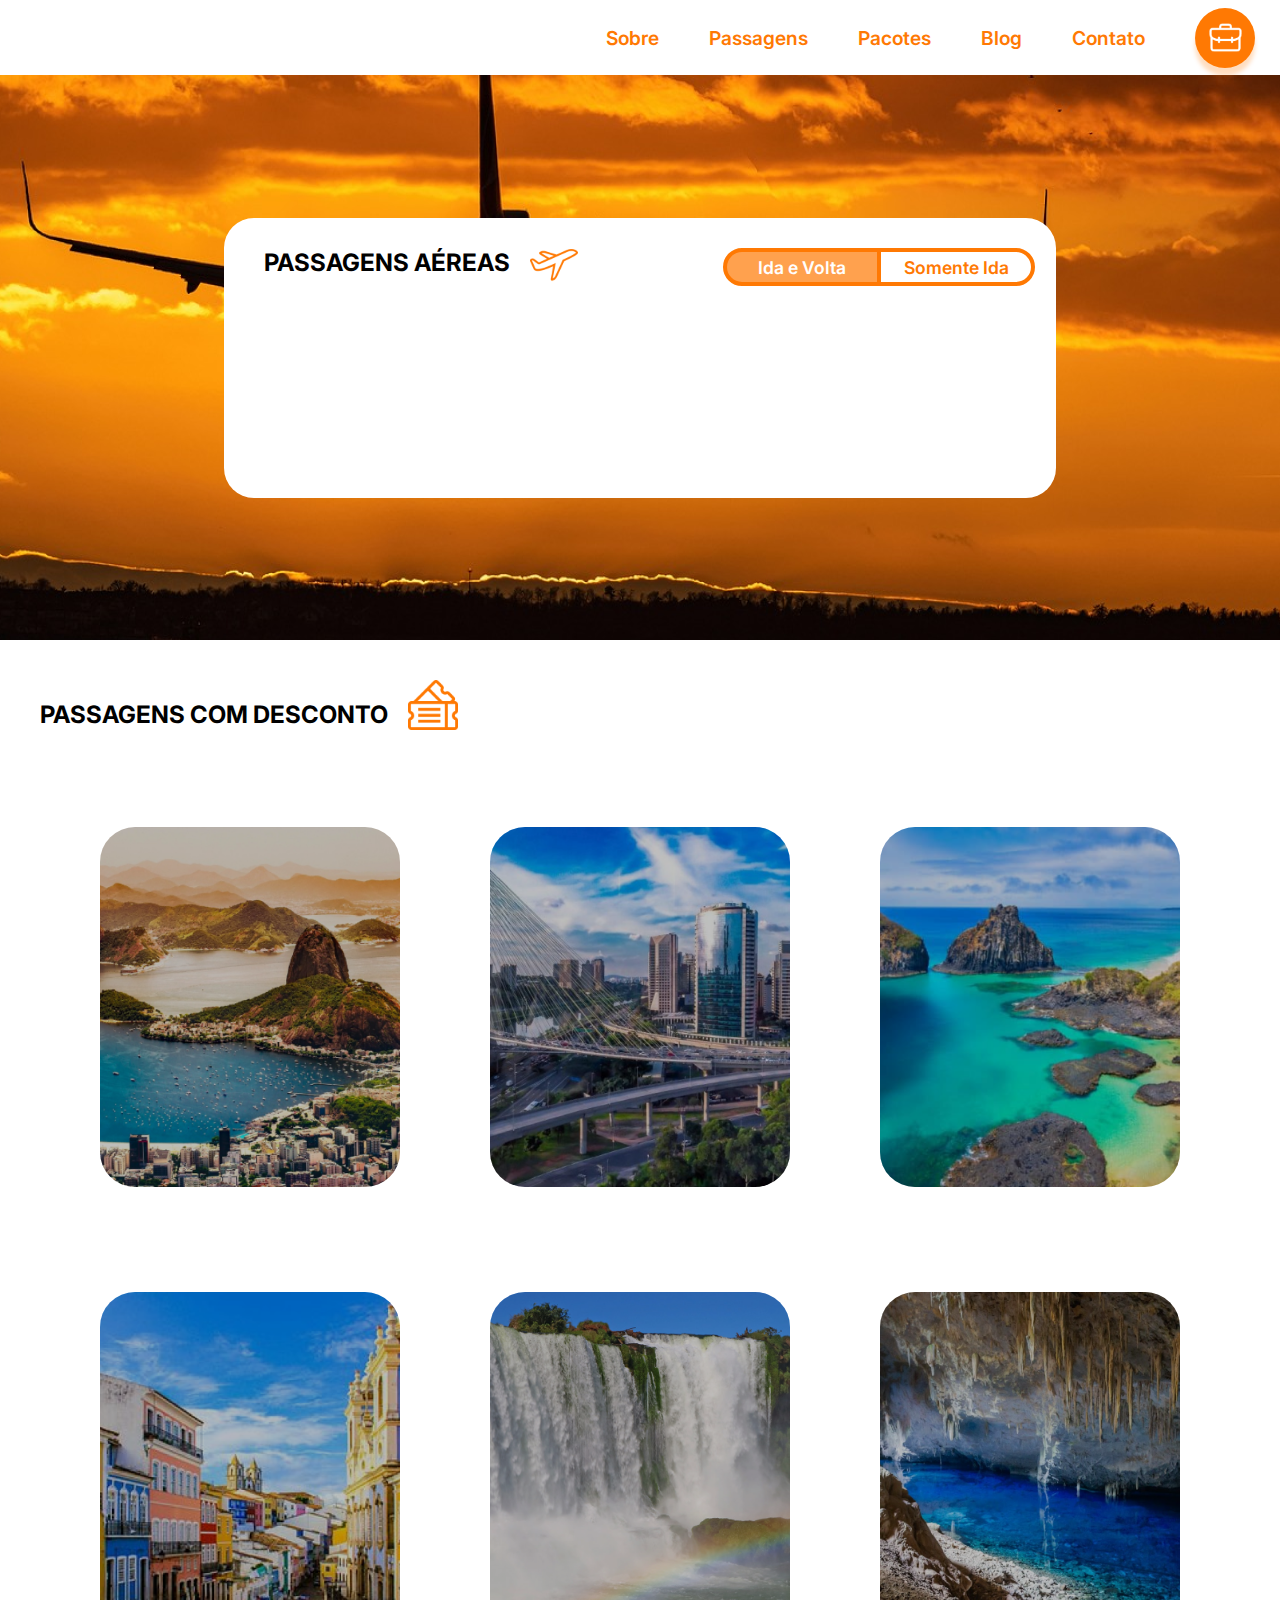
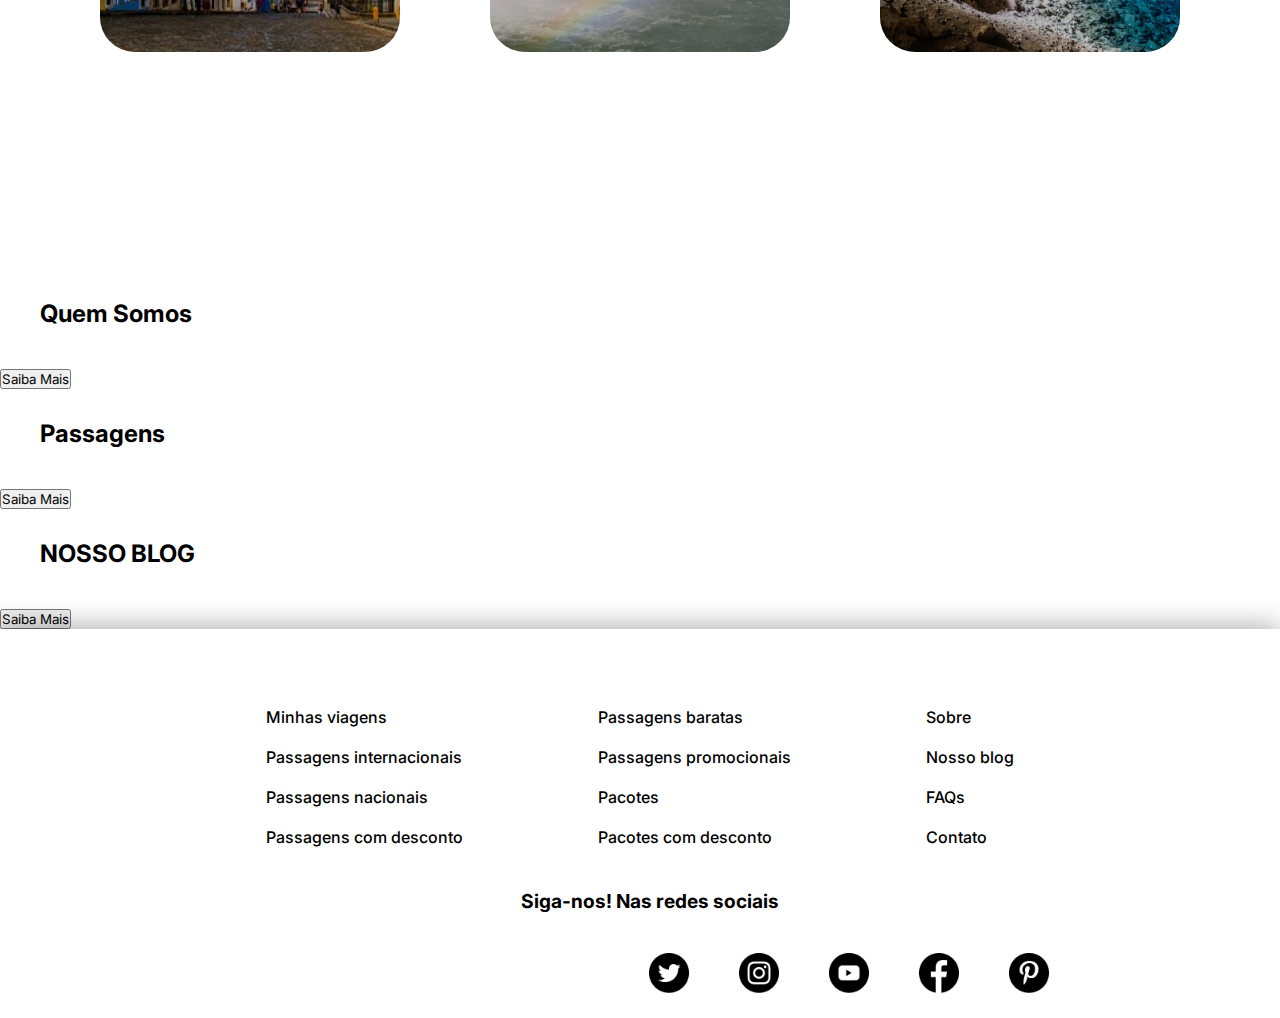
==== index.html @ 13e01aaa "dsada" ====
<!DOCTYPE html>
<html lang="en">
<head>
    <meta charset="UTF-8">
    <meta name="viewport" content="width=device-width, initial-scale=1.0">
    <link rel="stylesheet" href="assets/css/style.css">
    <script src="https://kit.fontawesome.com/3143d98b09.js" crossorigin="anonymous"></script>
    <link rel="shortcut icon" href="assets/img/logo.png" type="image/x-icon">
    <title>SenaiTur</title>
</head>
<body>

    <header>
        <div class="menu">
            <div class="logo"><img src="assets/img/logo.png" alt=""></div>
            <div class="pages">
                <a href="sobre.html">Sobre</a>
                <a href="passagens.html">Passagens</a>
                <a href="pacotes.html">Pacotes</a>
                <a href="blog.html">Blog</a>
                <a href="contato.html">Contato</a>
                <a href="reservas.html"><div class="circle"><img src="assets/img/icons/bag.png" alt=""></div></a>
            </div>
        </div>
    </header>

    <main>
        <div id="slide">
            <div class="passagens">
                <div class="top">
                    <input type="checkbox" id="volta" checked="true" name="volta">
                    <div class="title"><h2>PASSAGENS AÉREAS</h2><img src="assets/img/icons/airicon.svg" alt=""></div>
                    <label for="volta"><div class="chek"><div id="idavolta">Ida e Volta</div><div id="ida">Somente Ida</div></div></label>
                </div>
                <div class="bot"></div>
            </div>
        </div>

        <section class="descontos">
            <div style="display: flex; align-self: start; margin-right: auto; "><h2>PASSAGENS COM DESCONTO</h2><div style="margin-top: 10px;"><img width="50px" src="assets/img/icons/tickets.png" alt=""></div></div>
            <div class="cidades-desconto"></div>
        </section>

        <section class="sobre">
            <div>
                <h2>Quem Somos</h2>
                <p></p>
                <button>Saiba Mais</button>
            </div>
            <div>
                <h2>Passagens</h2>
                <p></p>
                <button>Saiba Mais</button>
            </div>
            <div>
                <h2>NOSSO BLOG</h2>
                <p></p>
                <button>Saiba Mais</button>
            </div>
        </section>

    </main>

    <footer>
        <div class="ft_bkgnd">
            <div class="ft_logo"><img width="150px" src="assets/img/logo.png" alt=""></div>
            <div class="text_tabs">
                <div class="tabs">
                    <a class="text_tab" href="">Minhas viagens</a>
                    <a class="text_tab" href="">Passagens internacionais</a>
                    <a class="text_tab" href="">Passagens nacionais</a>
                    <a class="text_tab" href="">Passagens com desconto</a>
                </div>
                <div class="tabs">
                    <a class="text_tab" href="">Passagens baratas</a>
                    <a class="text_tab" href="">Passagens promocionais</a>
                    <a class="text_tab" href="">Pacotes</a>
                    <a class="text_tab" href="">Pacotes com desconto</a>
                </div>
                <div class="tabs">
                    <a class="text_tab" href="">Sobre</a>
                    <a class="text_tab" href="">Nosso blog</a>
                    <a class="text_tab" href="">FAQs</a>
                    <a class="text_tab" href="">Contato</a>
                </div>
            </div>
            <h2 class="siga">Siga-nos! Nas redes sociais</h2>
            <div class="redes_sociais">
                <a href=""><img class="rede" src="assets/img/socialmedias/twiter.png" alt=""></a>
                <a href=""><img class="rede" src="assets/img/socialmedias/instagram.png" alt=""></a>
                <a href=""><img class="rede" src="assets/img/socialmedias/youtube.png" alt=""></a>
                <a href=""><img class="rede" src="assets/img/socialmedias/facebook.png" alt=""></a>
                <a href=""><img class="rede" src="assets/img/socialmedias/pinterest.png" alt=""></a>
            </div>
        </div>
    </footer>

</body>
<script>
    var slide = document.getElementById('slide')
    var volta = document.getElementById("volta")

    let i = 0
    setInterval(() => {
        slide.style.backgroundImage = `url(assets/img/slide/${i}.png)`
        i++
        i > 7 ? i=0 : i=i
    }, 5000);

    function checkVolta(){
        var ida = document.getElementById("ida")
        var idavolta = document.getElementById('idavolta')

        if(volta.checked){
            ida.classList.remove('divchecked')
            idavolta.classList.add('divchecked')
        }else{
            ida.classList.add('divchecked')
            idavolta.classList.remove('divchecked')
        }
    }
    checkVolta()

    volta.addEventListener('click', checkVolta)


    for(let quant=0; quant<=5; quant++){
        document.querySelector('.cidades-desconto').innerHTML += `         
                <div style="background-image: url(assets/img/desconto/cidade${quant}.png);" class="cidade">
                    <div class="details">
                        <div class="detail-box">
                            <h3>Rio de Janeiro</h3>
                            <h3>R$350,00</h3>
                            <button class="vermais">Ver Mais</button>
                        </div>
                    </div>
                </div>
           `
    }
</script>
</html>
---- assets/css/style.css ----
@import url('https://fonts.googleapis.com/css2?family=Inter:wght@400;600;700&display=swap');

*{
    margin: 0;
    padding: 0;
    font-family: 'Inter';

}
.menu{
    display: flex;
    width: 100%;
    height: 75px;
    background-color: #fff;
    box-shadow: 0 6px 4px rgba(0, 0, 0, 0.25);
    align-items: center;
}
.logo{
    width: 50%;
    margin-left: 40px;
}
.logo img{
    float: left;
    width: 80px;
}
a{
    color: #FF7903;
    font-weight: 600;
    font-size: 1.2rem;
    text-decoration: none;
    margin: 0 25px ;
    transition: all 0.2s;
}
.pages{
    float: right;
    height: 100%;
    align-items: center;
    display: flex;
}
.circle{
    display: flex;
    align-items: center;
    justify-content: center;
    width: 60px;
    height: 60px;
    border-radius: 50%;
    background-color: #FF7903;
    box-shadow: 0 8px 4px rgba(255, 121, 3, 0.25);
    transition: all 0.2s;
}
.circle img{
    width: 55%;
}
.circle:hover{
    transform: scale(1.07);
    box-shadow: 0 0px 25px rgba(255, 121, 3, 0.5);
}
 a:hover{
    transform: scale(1.1);
}
#slide{
    background-image: url(../img/slide/0.png);
    background-size: cover;
    background-repeat: no-repeat;
    background-position: center;
    display: flex;
    align-items: center;
    justify-content: center;
    width: 100%;
    height: 565px;
    transition: 1.5s;
}
.passagens{
    background-color: #fff;
    width: 65%;
    height: 280px;
    border-radius: 30px;
    display: flex;
    flex-direction: column;
}
h2{
    margin: 30px 20px 40px 40px;
    font-size: 1.5rem;
    font-weight: 700;
}
.top img{
    margin-bottom: 10px;
}
.top, .bot, .title{
    display: flex;
}
.top{
    align-items: center;
    
}
.title{
    float: left;
    width: 60%;
}
.chek{
    width: 120%;
    justify-content: right;   
    display: flex;
    flex-direction: row;
    font-size: 1.1rem;
    font-weight: 600;
    float: right;
}
.chek:hover{
    cursor: pointer;
}
.chek div{
    display: flex;
    align-items: center;
    justify-content: center;
    width: 150px;
    height: 30px;
    border: solid 4px  #FF7903;
    color: #FF7903;
    transition: background-color 0.6s;

}
.chek div:hover{
    box-shadow: 0 0px 25px rgba(255, 121, 3, 0.3);
}
#ida{
    margin-left: -4px;
    border-radius: 0px 25px 25px 0px;
}
#idavolta{
    border-radius: 25px 0px 0px 25px;
}
#volta{
    display: none;
}
.divchecked{
    background-color: rgba(255, 121, 3, 0.7);
    color: #fff !important;
}
.descontos{
    margin: 30px 0px;
    padding-bottom: 5rem;
}
.descontos h2{
    font-size: 1.5em;
}
.cidades-desconto{
    padding: 20px 100px 100px 100px;
    display: grid;
    grid-template-columns: auto auto auto;
    gap: 30px;
    align-items: center;
    justify-content: space-between;
    height: 100vh;
}
div.cidade{
    display: flex;
    align-items: center;
    justify-content: center;
    text-align: center;
    width: 300px;
    height: 360px;
    border-radius: 35px;
    background-size: cover;
    background-position: center;
    color: #fff;
    text-transform: uppercase;
    font-size: 1rem;
    transition: all 0.5s;
}
.cidade:hover{
    cursor: pointer;
    transform: scale(1.05);
}
 
.details{
    display: flex;
    flex-direction: column;
    align-items: center;
    justify-content: center;
    width: 100%;
    height: 100%;
    background-color: rgba(0, 0, 0, 0.25);
    border-radius: 35px;
    transition: 0.5s;
}
.details div{
    display: flex;
    align-items: center;
    justify-content: center;
    gap: 15px;
    flex-direction: column;
    opacity: 0;
    transition: all 0.5s;
}
.details:hover{
    background-color: rgba(0, 0, 0, 0.5);
}
.details:hover .detail-box{
    opacity: 1;
}
button.vermais{
    background-color: #fff;
    width: 75%;
    border-radius: 25px;
    padding: 14px;
    font-size: 1rem;
    color: black;
    font-family: 'Inter' sans-serif;
    font-weight: 700;
    text-transform: uppercase;
    outline: none;
    border: none;
    transition: all 0.3s;
}
.vermais:hover{
    cursor: pointer;
    transform: scale(1.1);
}


.table_area{
    display: flex;
    justify-content: center;
    align-items: center;
}
.backgnd_table
{
    border: 2px solid #FF7903;;
    width: calc(80%);
    background-color: #ffffff;
    border-radius: 20px;

}
table{
    overflow: hidden;
    width: 100%;
    border-collapse: separate;
    -webkit-border-radius: 17px;
       -moz-border-radius: 17px;
            border-radius: 17px;
}
.titles_table{
    background-color: #FF7903;
}
th{
    padding: 5px;
}
.title_table{
    color: white;
}
td{
    text-align: center;
    border: 1px solid white;
    padding: 8px;
}
tr:hover td
{
    background-color: rgb(228, 228, 228);
}
table tr:nth-child(even){background-color: #f3f3f3 !important;}
.btn_preco{
    display: flex;
    align-items: center;
    justify-content: center;
    width: 190px;
    height: 38px;
    padding: 10px;
    border: none;
    border-radius: 7px;
    color: white;
    font-size: 1.25em;
    background-color: #1B8F43;
    transition: all 0.5s;
}
.btn_preco:hover{
    cursor: pointer;
    background-color: #81C859;
}
tr:nth-child(2){
    font-size: 1.5em;
    color: #FF7903;
}






footer{
    display: flex;
    flex-direction: column;
    height: min-content;
}
.ft_bkgnd{
    width: 100%;
    display: flex;
    flex-direction: column;
    justify-content: center;
    align-items: center;
    background-color: white;
    box-shadow: 0 -4px 25px rgba(0, 0, 0, 0.3);
}
.tabs{
    display: flex;
    flex-direction: column;
}
.ft_logo{
    margin-top: 1rem;
    margin-bottom: 2rem;
}
.ft_logo img{
    width: 7rem;
}
.text_tabs{
    width: 60%;
    display: flex;
    justify-content: space-between;
}
.text_tab{
    font-size: 1rem;
    font-weight: 500;
    margin: 10px;
    text-decoration: none;
    color: black;
}
.text_tab:hover{
    text-decoration: underline;
}
.siga{
    font-size: 1.2rem;
    margin-top: 2rem;
}
.redes_sociais{
    margin: 0px 20px 20px 20px;
    width: 2rem;
    display: flex;
    justify-content: space-around;
    align-items: center;
}
.rede{
    width: 2.5rem;
    height: 2.5rem;
}
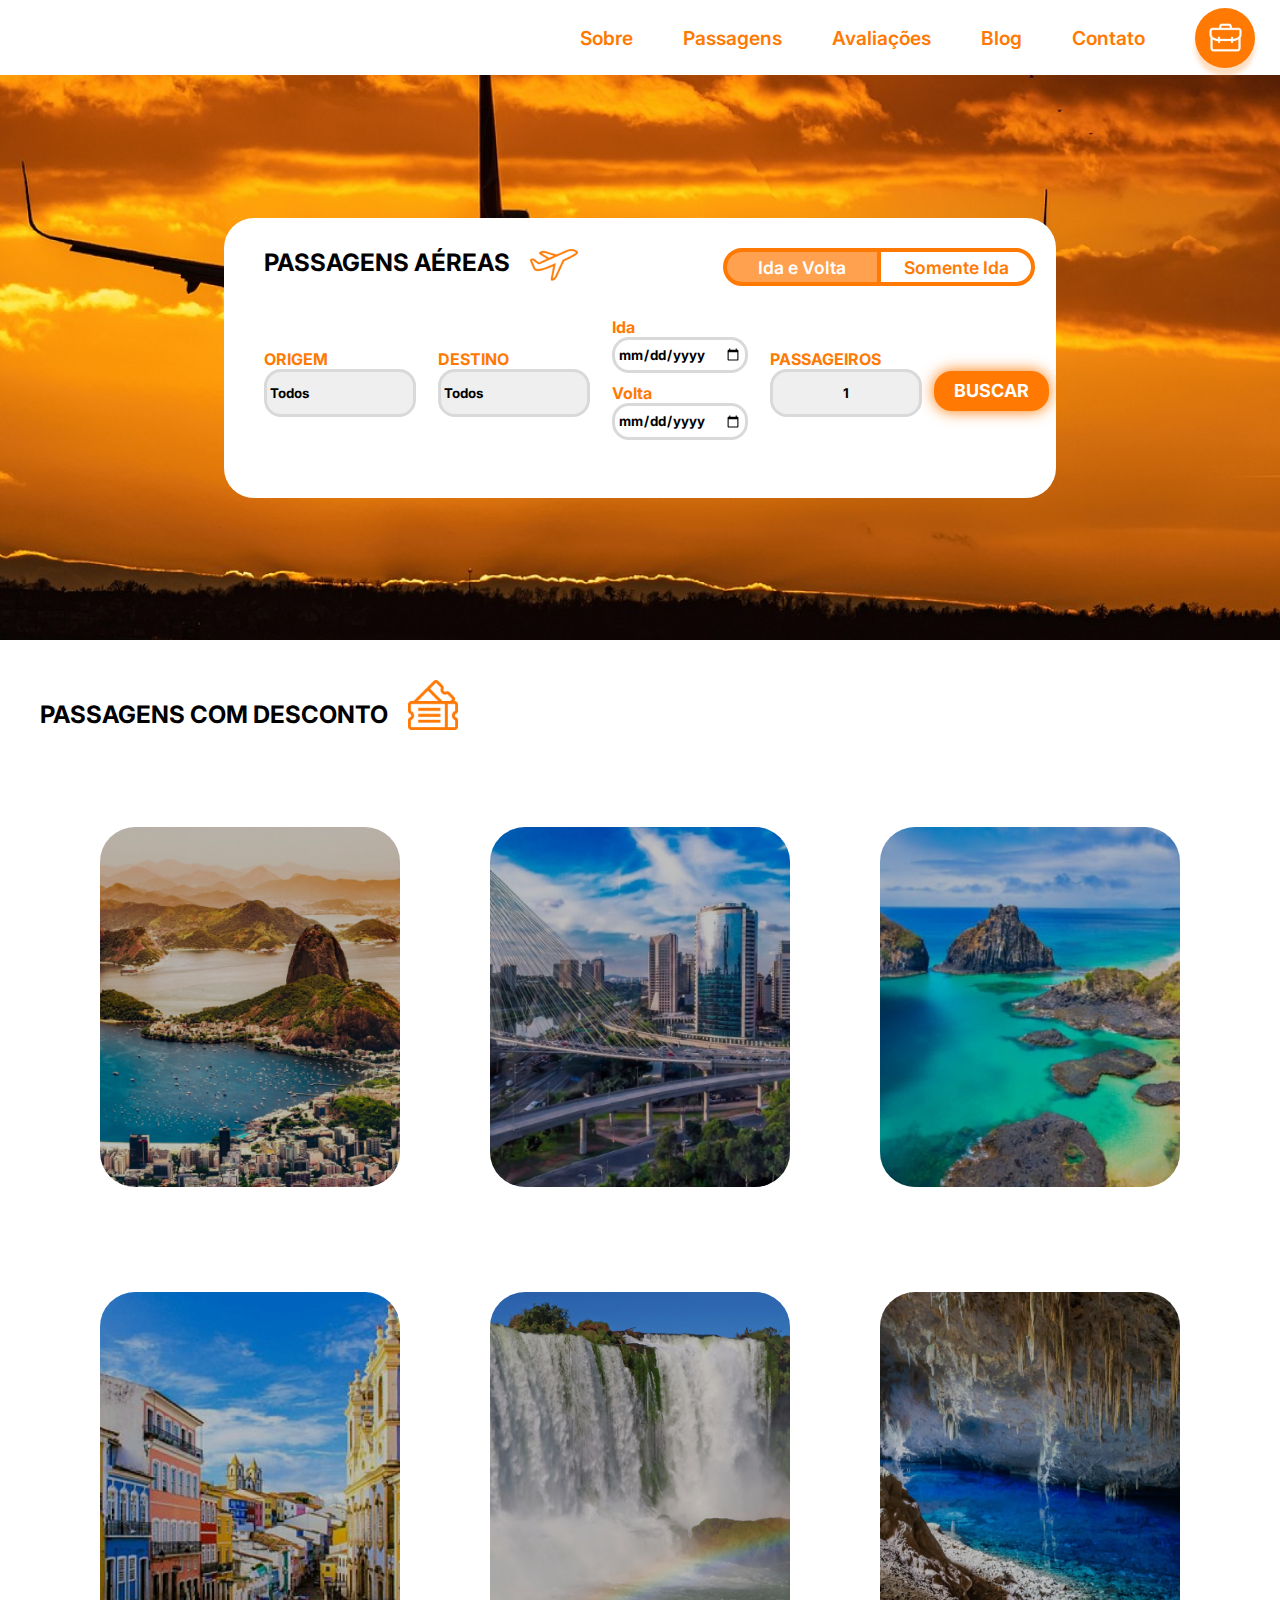
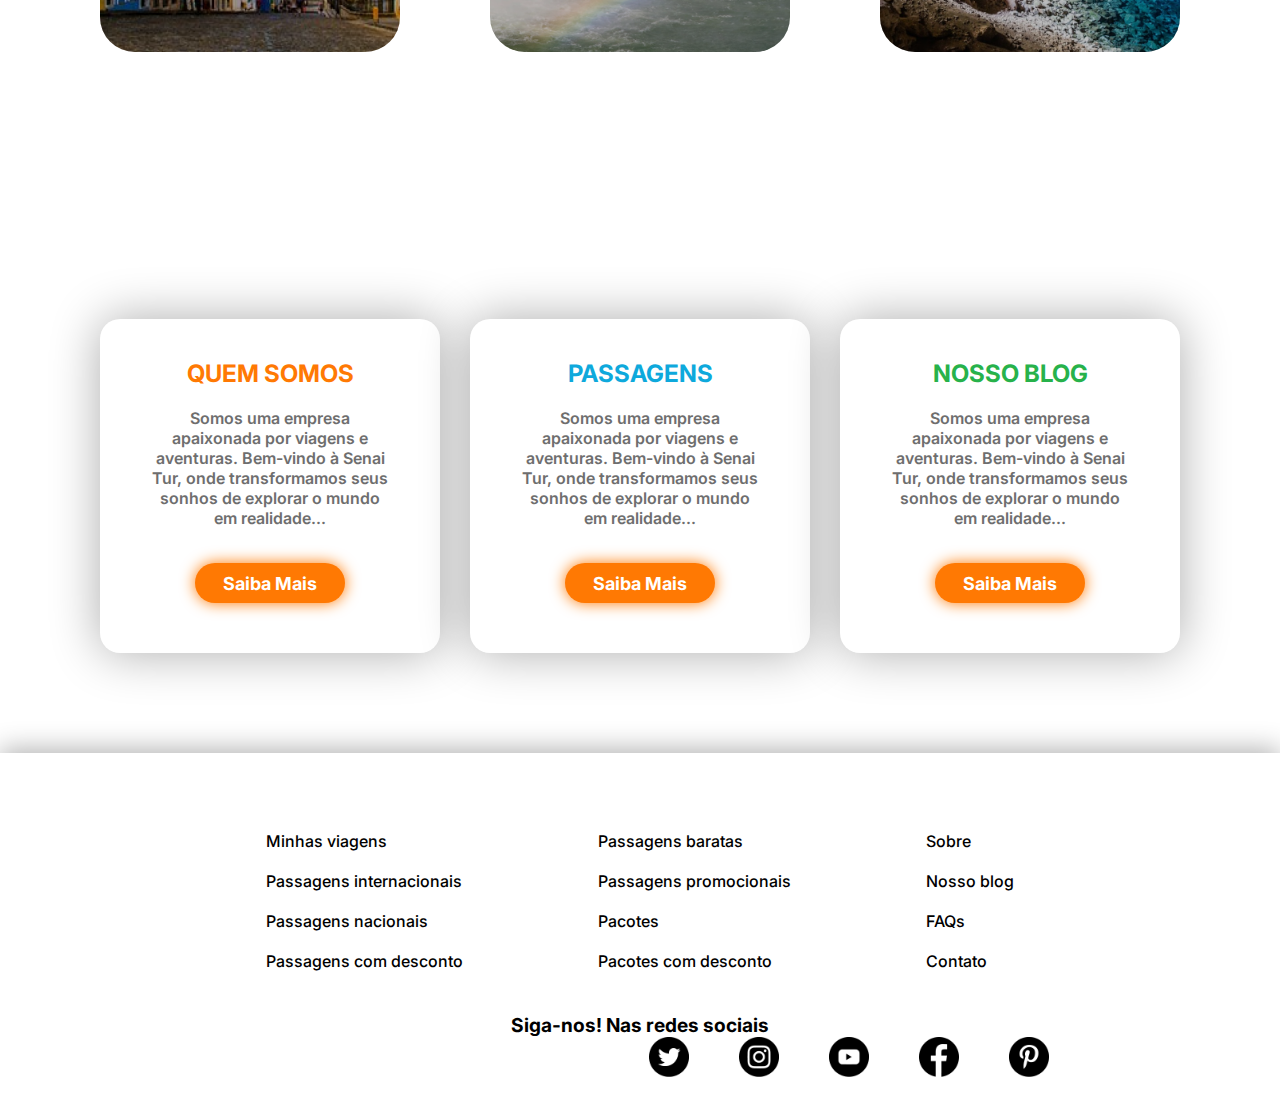
==== commit a3ab0ff8: "asdasd" ====
--- a/index.html
+++ b/index.html
@@ -6,6 +6,7 @@
     <link rel="stylesheet" href="assets/css/style.css">
     <script src="https://kit.fontawesome.com/3143d98b09.js" crossorigin="anonymous"></script>
     <link rel="shortcut icon" href="assets/img/logo.png" type="image/x-icon">
+    <script src="assets/js/passagens.js"></script>
     <title>SenaiTur</title>
 </head>
 <body>
@@ -16,7 +17,7 @@
             <div class="pages">
                 <a href="sobre.html">Sobre</a>
                 <a href="passagens.html">Passagens</a>
-                <a href="pacotes.html">Pacotes</a>
+                <a href="avaliacao.html">Avaliações</a>
                 <a href="blog.html">Blog</a>
                 <a href="contato.html">Contato</a>
                 <a href="reservas.html"><div class="circle"><img src="assets/img/icons/bag.png" alt=""></div></a>
@@ -29,33 +30,73 @@
             <div class="passagens">
                 <div class="top">
                     <input type="checkbox" id="volta" checked="true" name="volta">
-                    <div class="title"><h2>PASSAGENS AÉREAS</h2><img src="assets/img/icons/airicon.svg" alt=""></div>
+                    <div class="title"><h2 class="tl">PASSAGENS AÉREAS</h2><img src="assets/img/icons/airicon.svg" alt=""></div>
                     <label for="volta"><div class="chek"><div id="idavolta">Ida e Volta</div><div id="ida">Somente Ida</div></div></label>
                 </div>
-                <div class="bot"></div>
+                <div class="bot">
+                    <div class="input">
+                        <label for="origem">ORIGEM</label>
+                        <select name="" id="origem">
+                            <option value="all">Todos</option>
+                        </select>
+                    </div>
+                    <div class="input">
+                        <label for="destino">DESTINO</label>
+                        <select name="" id="destino">
+                            <option value="all">Todos</option>
+                        </select>
+                    </div>
+                    <div class="datas">
+                        <div class="input">
+                            <label for="data-ida">Ida</label>                        
+                            <input type="date" name="" id="data-ida">
+                        </div>
+                        <div class="input">
+                            <label for="data-volta">Volta</label>
+                            <input type="date" name="" id="data-volta">                       
+                        </div>
+                    </div>
+                    <div class="input">
+                        <label for="passageiros">Passageiros</label>
+                        <select style="text-align: center;" name="" id="">
+                            <option value="1">1</option>
+                            <option value="2">2</option>
+                            <option value="3">3</option>
+                            <option value="4">4</option>
+                            <option value="5">5</option>
+                            <option value="6">6</option>
+                            <option value="7">7</option>
+                            <option value="8">8</option>
+                            <option value="9">9</option>
+                        </select>                        
+                    </div>
+                    <button class="orange" id="buscar">BUSCAR</button>
+                </div>
             </div>
         </div>
 
         <section class="descontos">
-            <div style="display: flex; align-self: start; margin-right: auto; "><h2>PASSAGENS COM DESCONTO</h2><div style="margin-top: 10px;"><img width="50px" src="assets/img/icons/tickets.png" alt=""></div></div>
+            <div style="display: flex; align-self: start; margin-right: auto; "><h2 class="tl">PASSAGENS COM DESCONTO</h2><div style="margin-top: 10px;"><img width="50px" src="assets/img/icons/tickets.png" alt=""></div></div>
             <div class="cidades-desconto"></div>
         </section>
 
         <section class="sobre">
-            <div>
-                <h2>Quem Somos</h2>
-                <p></p>
-                <button>Saiba Mais</button>
-            </div>
-            <div>
-                <h2>Passagens</h2>
-                <p></p>
-                <button>Saiba Mais</button>
-            </div>
-            <div>
-                <h2>NOSSO BLOG</h2>
-                <p></p>
-                <button>Saiba Mais</button>
+                <div class="box">
+                <div>
+                    <h2>Quem Somos</h2>
+                    <p>Somos uma empresa apaixonada por viagens e aventuras. Bem-vindo à Senai Tur, onde transformamos seus sonhos de explorar o mundo em realidade...</p>
+                    <button class="orange">Saiba Mais</button>
+                </div>
+                <div>
+                    <h2>Passagens</h2>
+                    <p>Somos uma empresa apaixonada por viagens e aventuras. Bem-vindo à Senai Tur, onde transformamos seus sonhos de explorar o mundo em realidade...</p>
+                    <button class="orange">Saiba Mais</button>
+                </div>
+                <div>
+                    <h2>NOSSO BLOG</h2>
+                    <p>Somos uma empresa apaixonada por viagens e aventuras. Bem-vindo à Senai Tur, onde transformamos seus sonhos de explorar o mundo em realidade...</p>
+                    <button class="orange">Saiba Mais</button>
+                </div>
             </div>
         </section>
 
@@ -99,6 +140,42 @@
 <script>
     var slide = document.getElementById('slide')
     var volta = document.getElementById("volta")
+    var buscar = document.getElementById('buscar')
+
+    var passagens = JSON.parse(jsonpassagens)
+    var origem = document.getElementById('origem')
+    var destino = document.getElementById('destino')
+    var table = document.getElementById('passTable')
+
+    for(let cidade in passagens.cidades){
+        let opt = document.createElement('option')
+        opt.value = passagens.cidades[cidade].nome
+        opt.textContent = passagens.cidades[cidade].nome
+        origem.append(opt)
+    }
+    origem.addEventListener('change', ()=>{
+        destino.innerHTML = '<option selected value="all">Todos</option>'
+        var destinos = []
+        
+        if(origem.value != 'all'){
+            for(let cidade in passagens.cidades){   
+                if(passagens.cidades[cidade].nome == origem.value){
+                    for(let i=0; i<passagens.cidades[cidade].viagens.length; i++){
+                        destinos.push(passagens.cidades[cidade].viagens[i].destino)
+                    }
+                }
+            }
+        }
+        var destinos = destinos.filter((este, i) => destinos.indexOf(este) === i);
+        destinos = destinos.sort()
+        for(ci of destinos){
+            let opt = document.createElement('option')
+            opt.value = ci
+            opt.textContent = ci
+            destino.append(opt)
+        }
+    })
+
 
     let i = 0
     setInterval(() => {
@@ -112,9 +189,11 @@
         var idavolta = document.getElementById('idavolta')
 
         if(volta.checked){
+            document.querySelector('.datas div:nth-child(2)').style.opacity = '1'
             ida.classList.remove('divchecked')
             idavolta.classList.add('divchecked')
         }else{
+            document.querySelector('.datas div:nth-child(2)').style.opacity = '0'
             ida.classList.add('divchecked')
             idavolta.classList.remove('divchecked')
         }
--- a/assets/css/style.css
+++ b/assets/css/style.css
@@ -78,9 +78,11 @@
     flex-direction: column;
 }
 h2{
-    margin: 30px 20px 40px 40px;
     font-size: 1.5rem;
     font-weight: 700;
+}
+h2.tl{
+    margin: 30px 20px 40px 40px;
 }
 .top img{
     margin-bottom: 10px;
@@ -136,6 +138,63 @@
     background-color: rgba(255, 121, 3, 0.7);
     color: #fff !important;
 }
+.bot{
+    margin-left: 40px;
+    display: flex;
+    gap: 22px;
+    font-weight: 700;
+    color: #FF7903;
+    align-items: center;
+}
+.input{
+    display: flex;
+    flex-direction: column;
+}
+.bot .input label{
+    text-transform: uppercase;
+}
+.datas label{
+    text-transform: capitalize !important;
+}
+select{
+    width: 9.5rem;
+}
+select, input{
+    height: 3rem;
+    padding: .25em;
+    border: 3px solid #d9d9d9;
+    font-weight: bold;
+    border-radius: 17px;
+    -webkit-appearance: none;
+    -moz-appearance: none;
+    appearance: none;
+    background-position: 218px center;
+    &:focus, &:active {
+      outline: 0;
+      border-color: #f8943c;
+    }
+}
+.datas input{
+    margin-bottom: 10px;
+    height: 1.5rem !important;
+}
+  option {
+    font-weight: 700;
+    font-size: 1.1em;
+    border: 1px solid #ddd;
+    user-select: none;
+    -webkit-user-select: none;
+}
+option:hover{
+    background-color: #d9d9d9;
+}
+#buscar{
+    padding: 5px 20px;
+    right: 10px;
+    position: relative;
+    border-radius: 18px;
+}
+
 .descontos{
     margin: 30px 0px;
     padding-bottom: 5rem;
@@ -281,10 +340,80 @@
     color: #FF7903;
 }
 
-
-
-
-
+.orange {
+    margin-top: 15px;
+    height: 40px;
+    color: white;
+    font-weight: bold;
+    font-size: 18px;
+    border: none;
+    border-radius: 25px;
+    background-color: #FF7903;
+    box-shadow: 0px 0px 15px #FF7903;
+    transition: all 0.7s;
+}
+.orange:hover {
+    scale: 1.05;
+    cursor: pointer;
+    background-color: #ff861d;
+}
+
+
+.sobre{
+    display: flex;
+    flex-wrap: wrap;
+    align-items: center;
+    justify-content: center;
+    padding: 20px 100px 100px 100px;
+    
+}
+.box{
+    width: 100%;
+    display: flex;
+    align-items: center;
+    justify-content: center;
+    gap: 30px;
+}
+.box div{
+    padding: 20px 20px 50px 20px;
+    display: flex;
+    justify-content: center;
+    text-align: center;
+    align-items: center;
+    flex-direction: column;
+    width: 33%;
+    background-color: #fff;
+    box-shadow: 0px 0px 50px rgba(0, 0, 0, 0.33);
+    border-radius: 20px;
+    transition: all .4s;
+}
+.box div:hover{
+    transform: scale(1.05);
+    cursor: pointer;
+}
+.box div .orange{
+    width: 50%;
+}
+.sobre div h2{
+    margin: 20px;
+    text-transform: uppercase;
+}
+.sobre div:nth-child(1) h2{
+    color: #FF7903;
+}
+.sobre div:nth-child(2) h2{
+    color: #0EA9DC;
+}
+.sobre div:nth-child(3) h2{
+    color: #27B24B;
+
+}
+.sobre div p{
+    width: 15rem;
+    margin-bottom: 20px;
+    font-weight: 600;
+    color: #6E6E6E;
+}
 
 footer{
     display: flex;
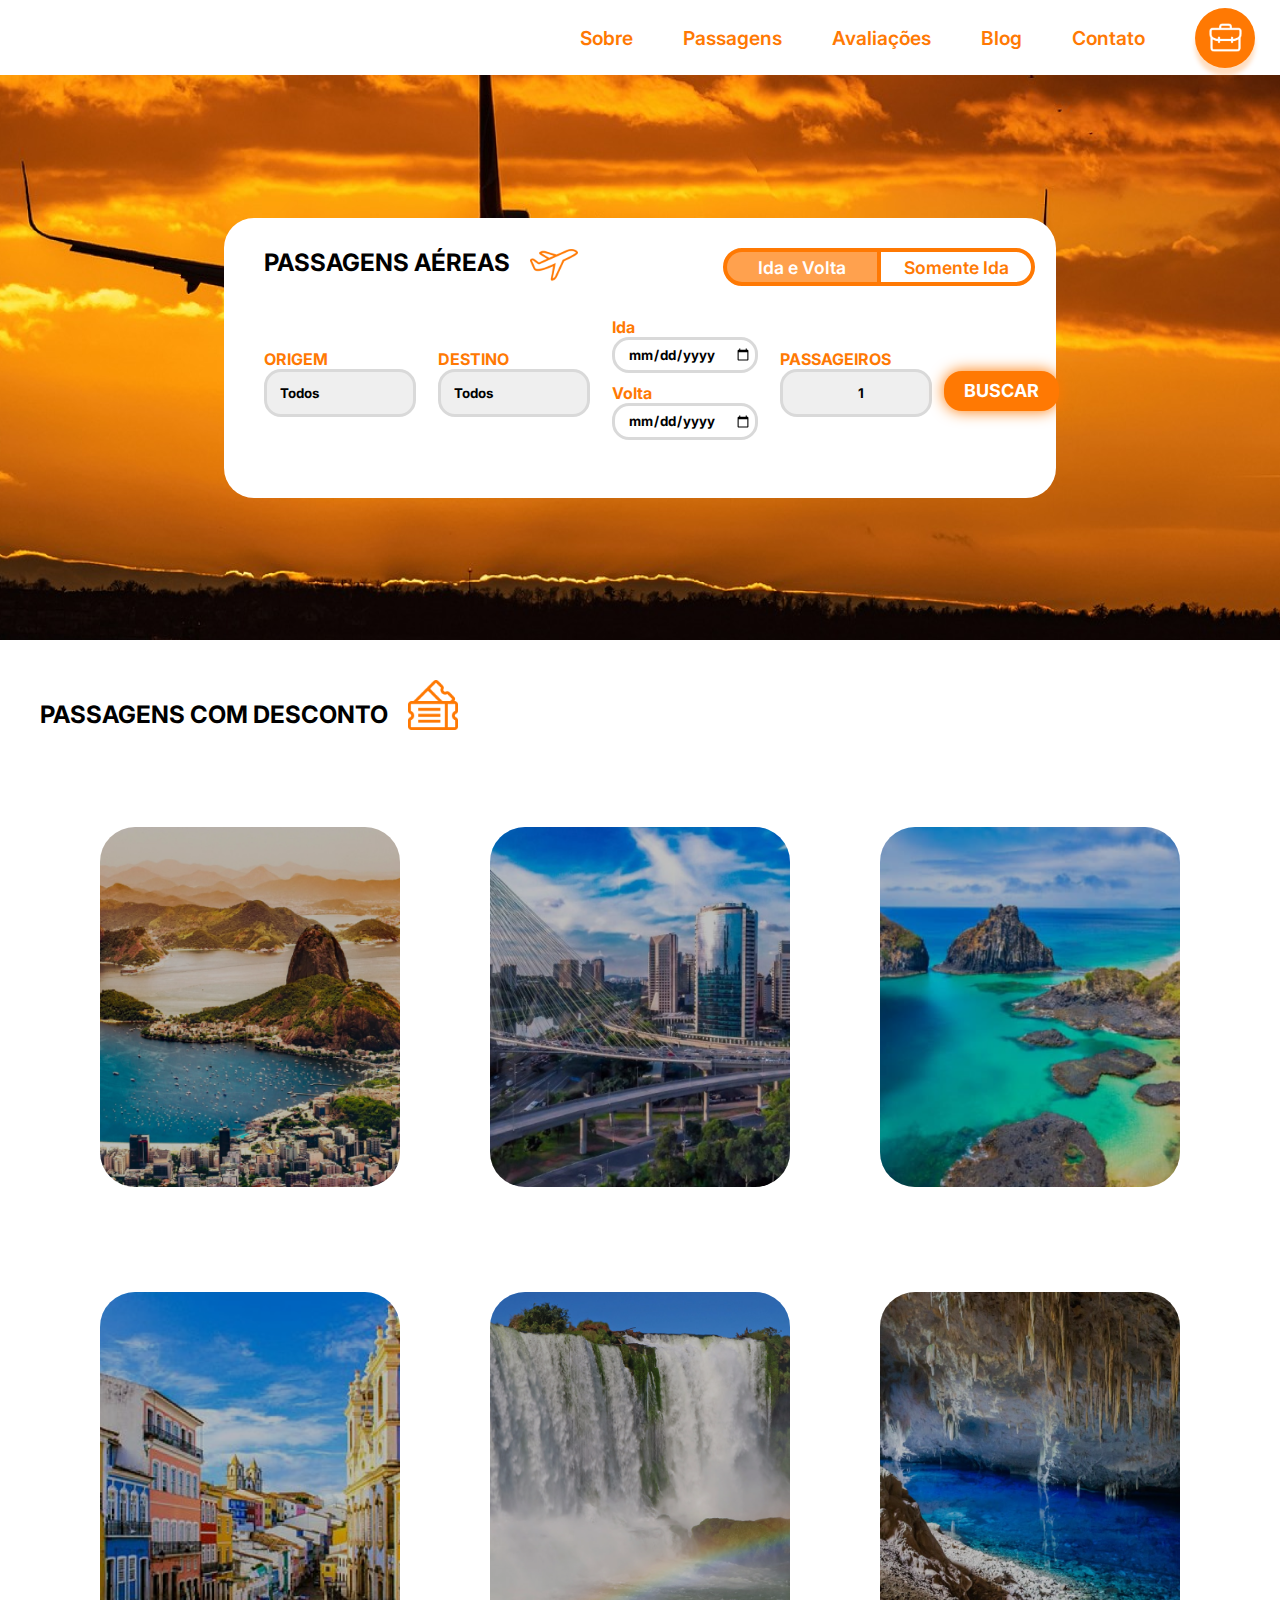
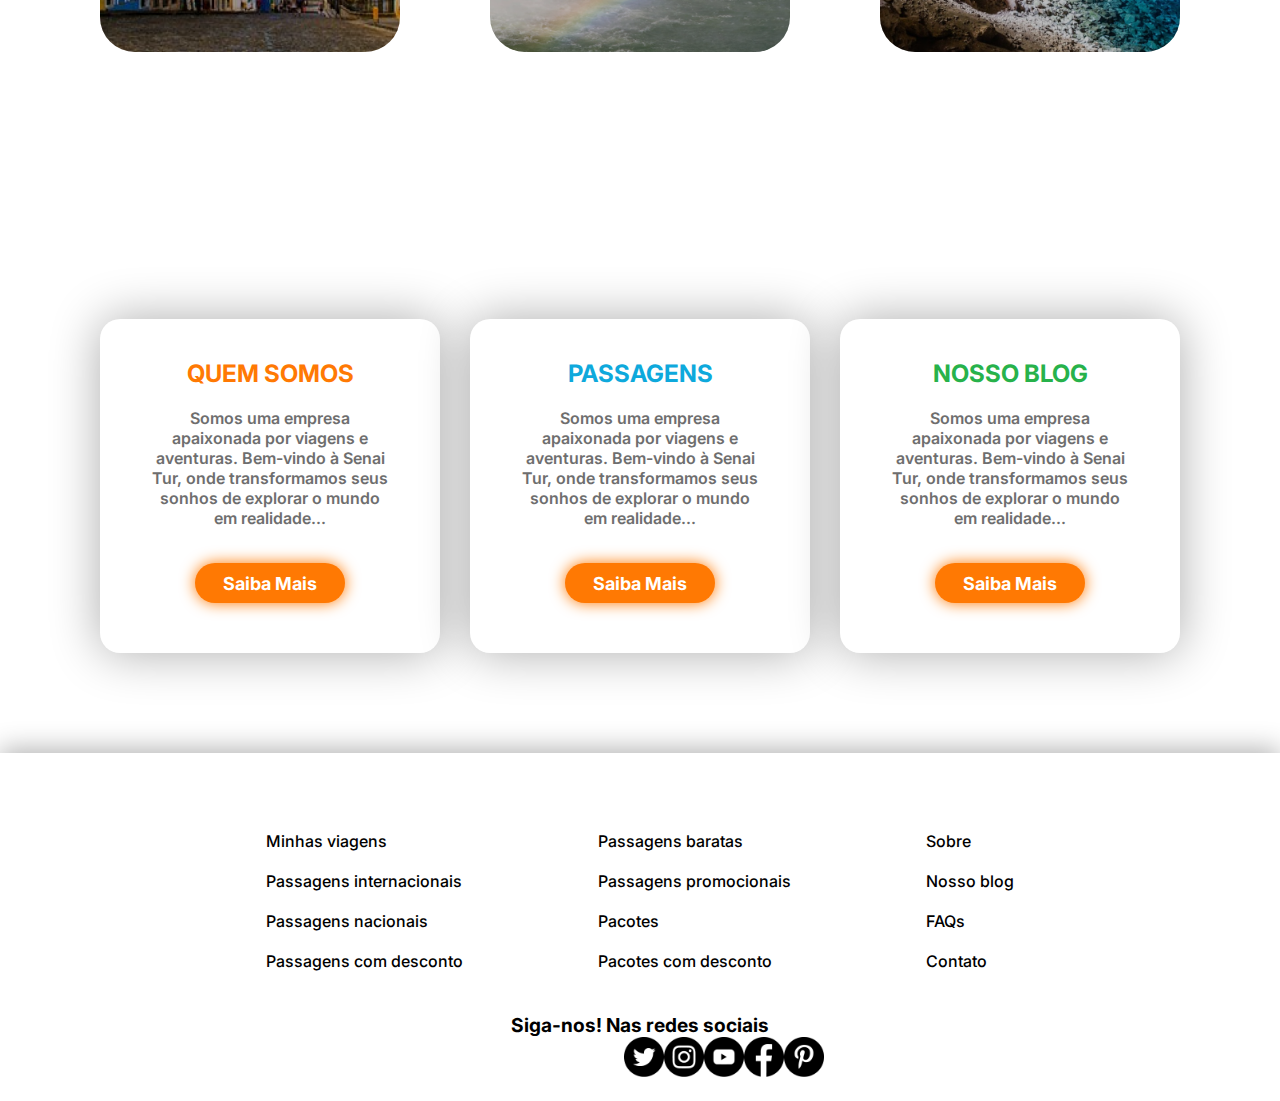
==== commit a6a2418f: "safsadf" ====
--- a/index.html
+++ b/index.html
@@ -10,7 +10,6 @@
     <title>SenaiTur</title>
 </head>
 <body>
-
     <header>
         <div class="menu">
             <div class="logo"><img src="assets/img/logo.png" alt=""></div>
@@ -85,17 +84,17 @@
                 <div>
                     <h2>Quem Somos</h2>
                     <p>Somos uma empresa apaixonada por viagens e aventuras. Bem-vindo à Senai Tur, onde transformamos seus sonhos de explorar o mundo em realidade...</p>
-                    <button class="orange">Saiba Mais</button>
+                    <button class="orange"><a href="sobre.html">Saiba Mais</a></button>
                 </div>
                 <div>
                     <h2>Passagens</h2>
                     <p>Somos uma empresa apaixonada por viagens e aventuras. Bem-vindo à Senai Tur, onde transformamos seus sonhos de explorar o mundo em realidade...</p>
-                    <button class="orange">Saiba Mais</button>
+                    <button class="orange"><a href="passagens.html">Saiba Mais</a></button>
                 </div>
                 <div>
                     <h2>NOSSO BLOG</h2>
                     <p>Somos uma empresa apaixonada por viagens e aventuras. Bem-vindo à Senai Tur, onde transformamos seus sonhos de explorar o mundo em realidade...</p>
-                    <button class="orange">Saiba Mais</button>
+                    <button class="orange"><a href="blog.html">Saiba Mais</a></button>
                 </div>
             </div>
         </section>
--- a/assets/css/style.css
+++ b/assets/css/style.css
@@ -22,7 +22,7 @@
     float: left;
     width: 80px;
 }
-a{
+.menu a{
     color: #FF7903;
     font-weight: 600;
     font-size: 1.2rem;
@@ -162,6 +162,7 @@
 select, input{
     height: 3rem;
     padding: .25em;
+    padding-left: 1em;
     border: 3px solid #d9d9d9;
     font-weight: bold;
     border-radius: 17px;
@@ -339,7 +340,10 @@
     font-size: 1.5em;
     color: #FF7903;
 }
-
+.box a{
+    color: #fff;
+    text-decoration: none;
+}
 .orange {
     margin-top: 15px;
     height: 40px;
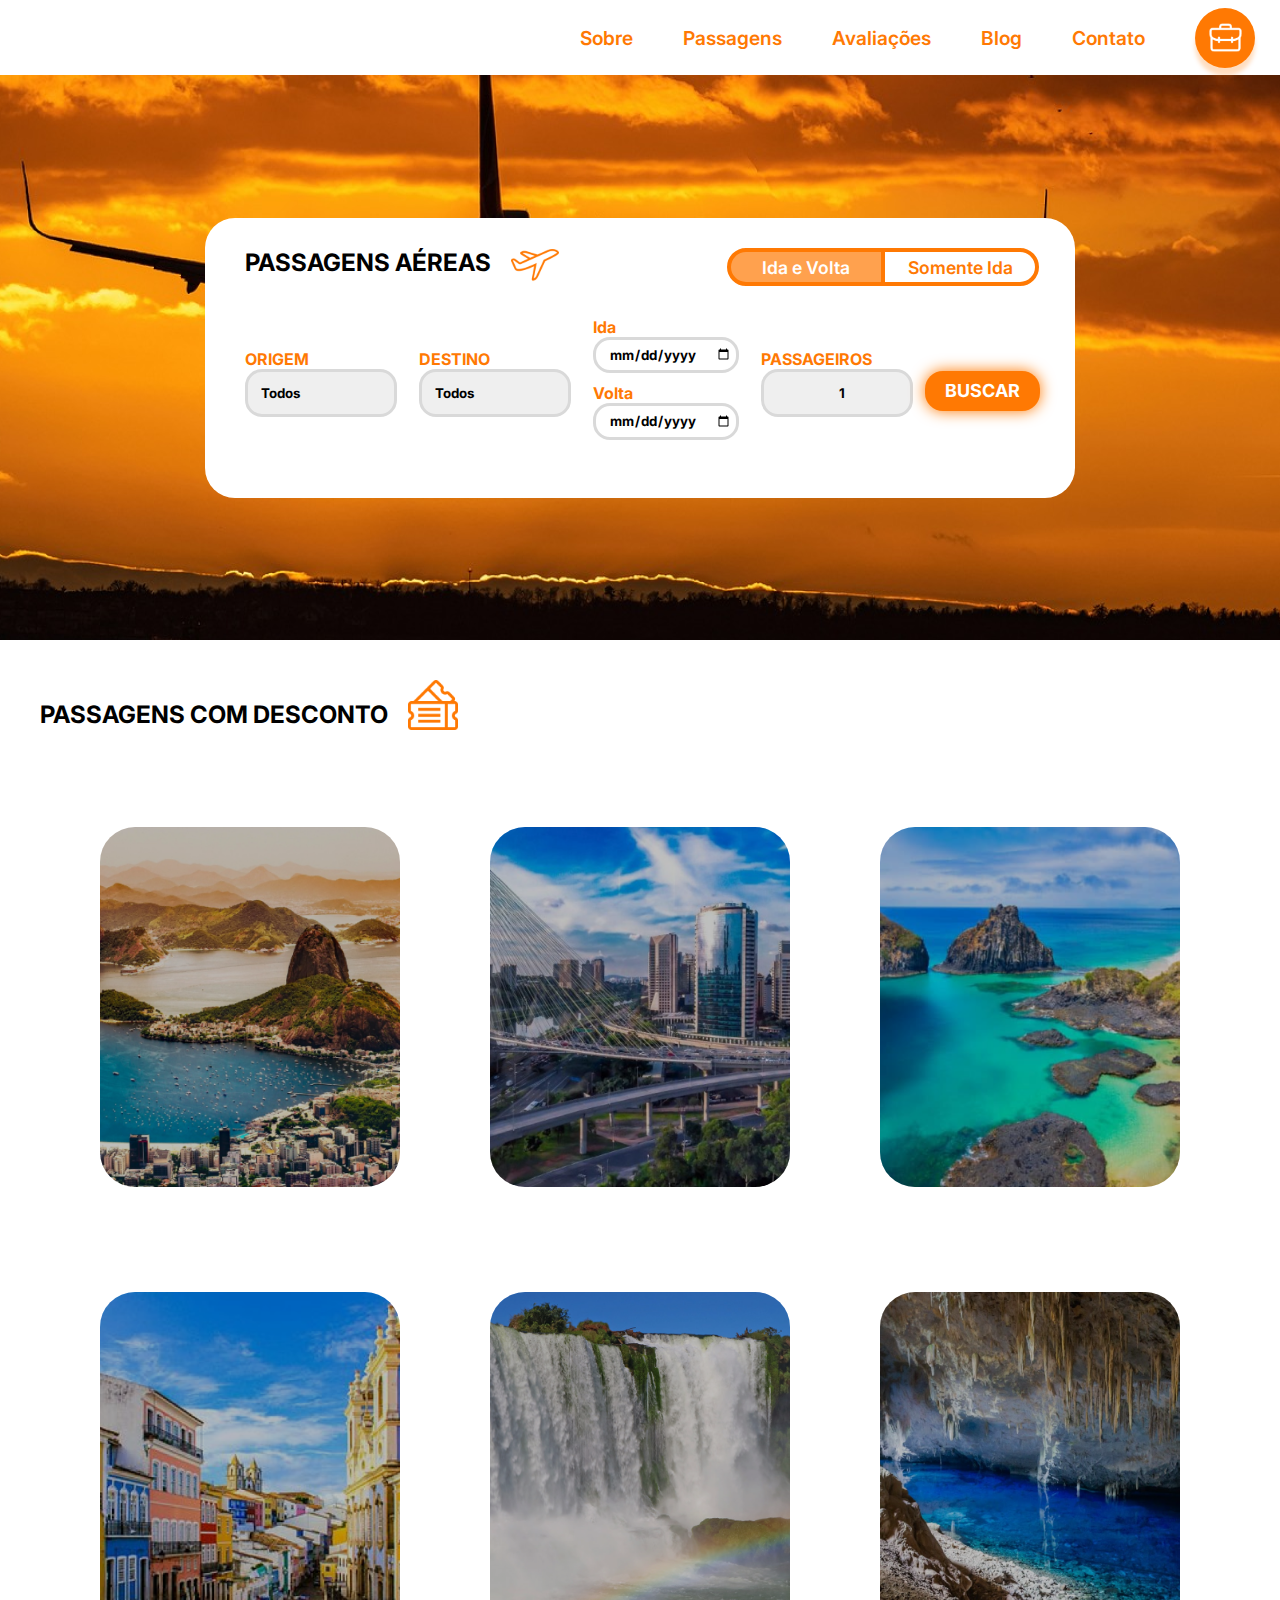
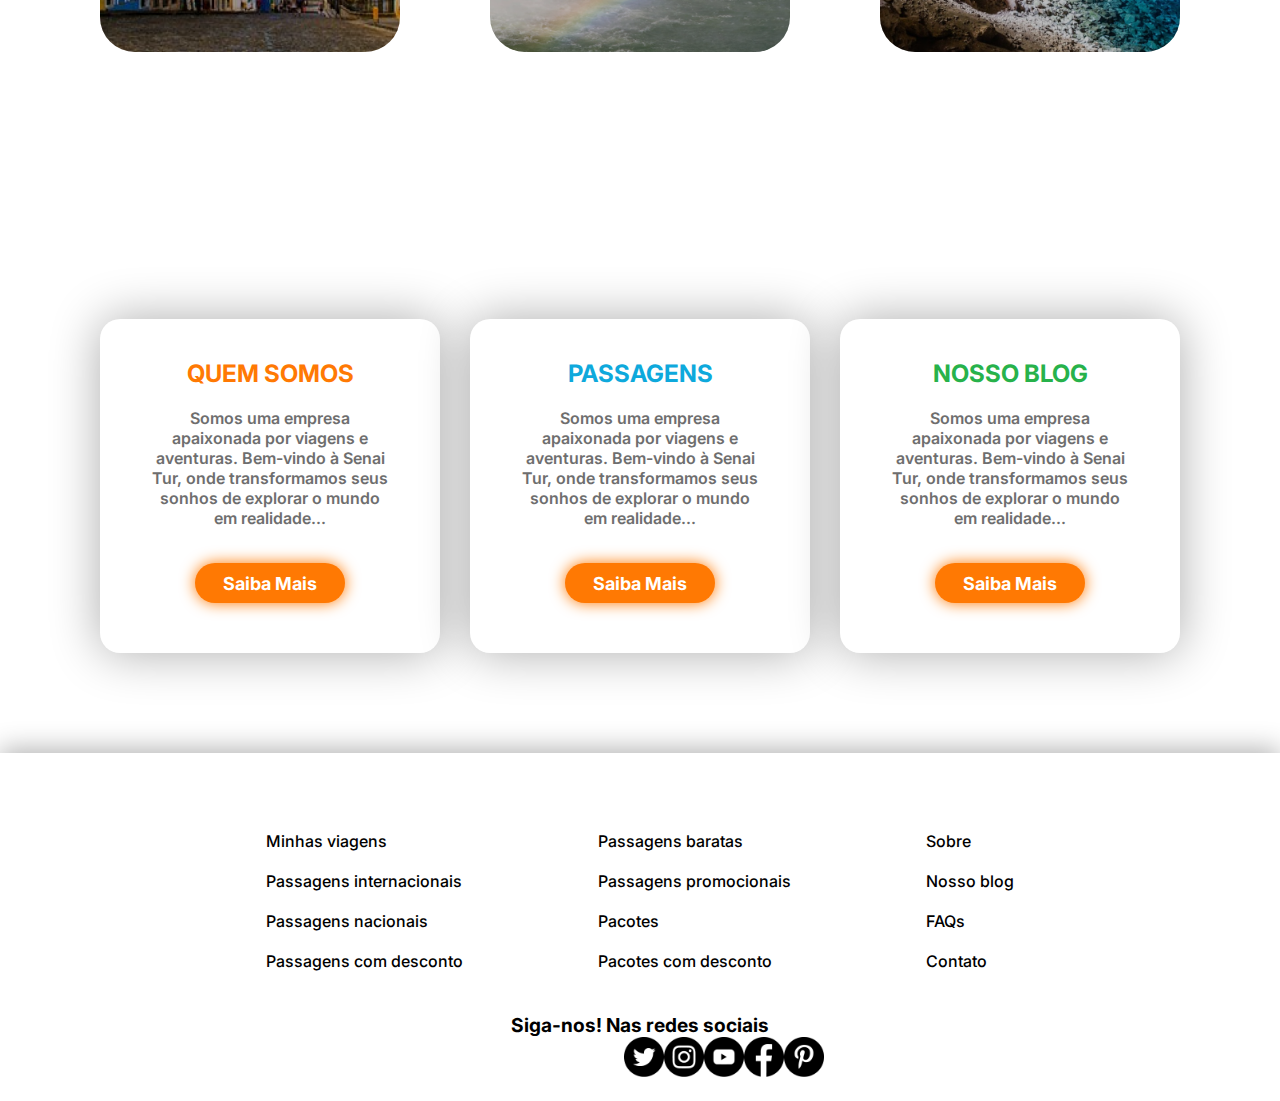
==== commit 97c8fea4: "asdsad" ====
--- a/index.html
+++ b/index.html
@@ -9,6 +9,9 @@
     <script src="assets/js/passagens.js"></script>
     <title>SenaiTur</title>
 </head>
+<style>
+
+</style>
 <body>
     <header>
         <div class="menu">
@@ -19,7 +22,7 @@
                 <a href="avaliacao.html">Avaliações</a>
                 <a href="blog.html">Blog</a>
                 <a href="contato.html">Contato</a>
-                <a href="reservas.html"><div class="circle"><img src="assets/img/icons/bag.png" alt=""></div></a>
+                <a href="minhasviagens.html"><div class="circle"><img src="assets/img/icons/bag.png" alt=""></div></a>
             </div>
         </div>
     </header>
@@ -69,7 +72,7 @@
                             <option value="9">9</option>
                         </select>                        
                     </div>
-                    <button class="orange" id="buscar">BUSCAR</button>
+                    <a href="passagens.html"><button class="orange" id="buscar">BUSCAR</button></a>
                 </div>
             </div>
         </div>
@@ -137,6 +140,11 @@
 
 </body>
 <script>
+    if(JSON.parse(localStorage.getItem('reservas')) == null || JSON.parse(localStorage.getItem('reservas').length == 0)){
+        var reservas = []
+        localStorage.setItem("reservas", JSON.stringify(reservas));
+    }
+
     var slide = document.getElementById('slide')
     var volta = document.getElementById("volta")
     var buscar = document.getElementById('buscar')
--- a/assets/css/style.css
+++ b/assets/css/style.css
@@ -71,7 +71,7 @@
 }
 .passagens{
     background-color: #fff;
-    width: 65%;
+    width: 68%;
     height: 280px;
     border-radius: 30px;
     display: flex;
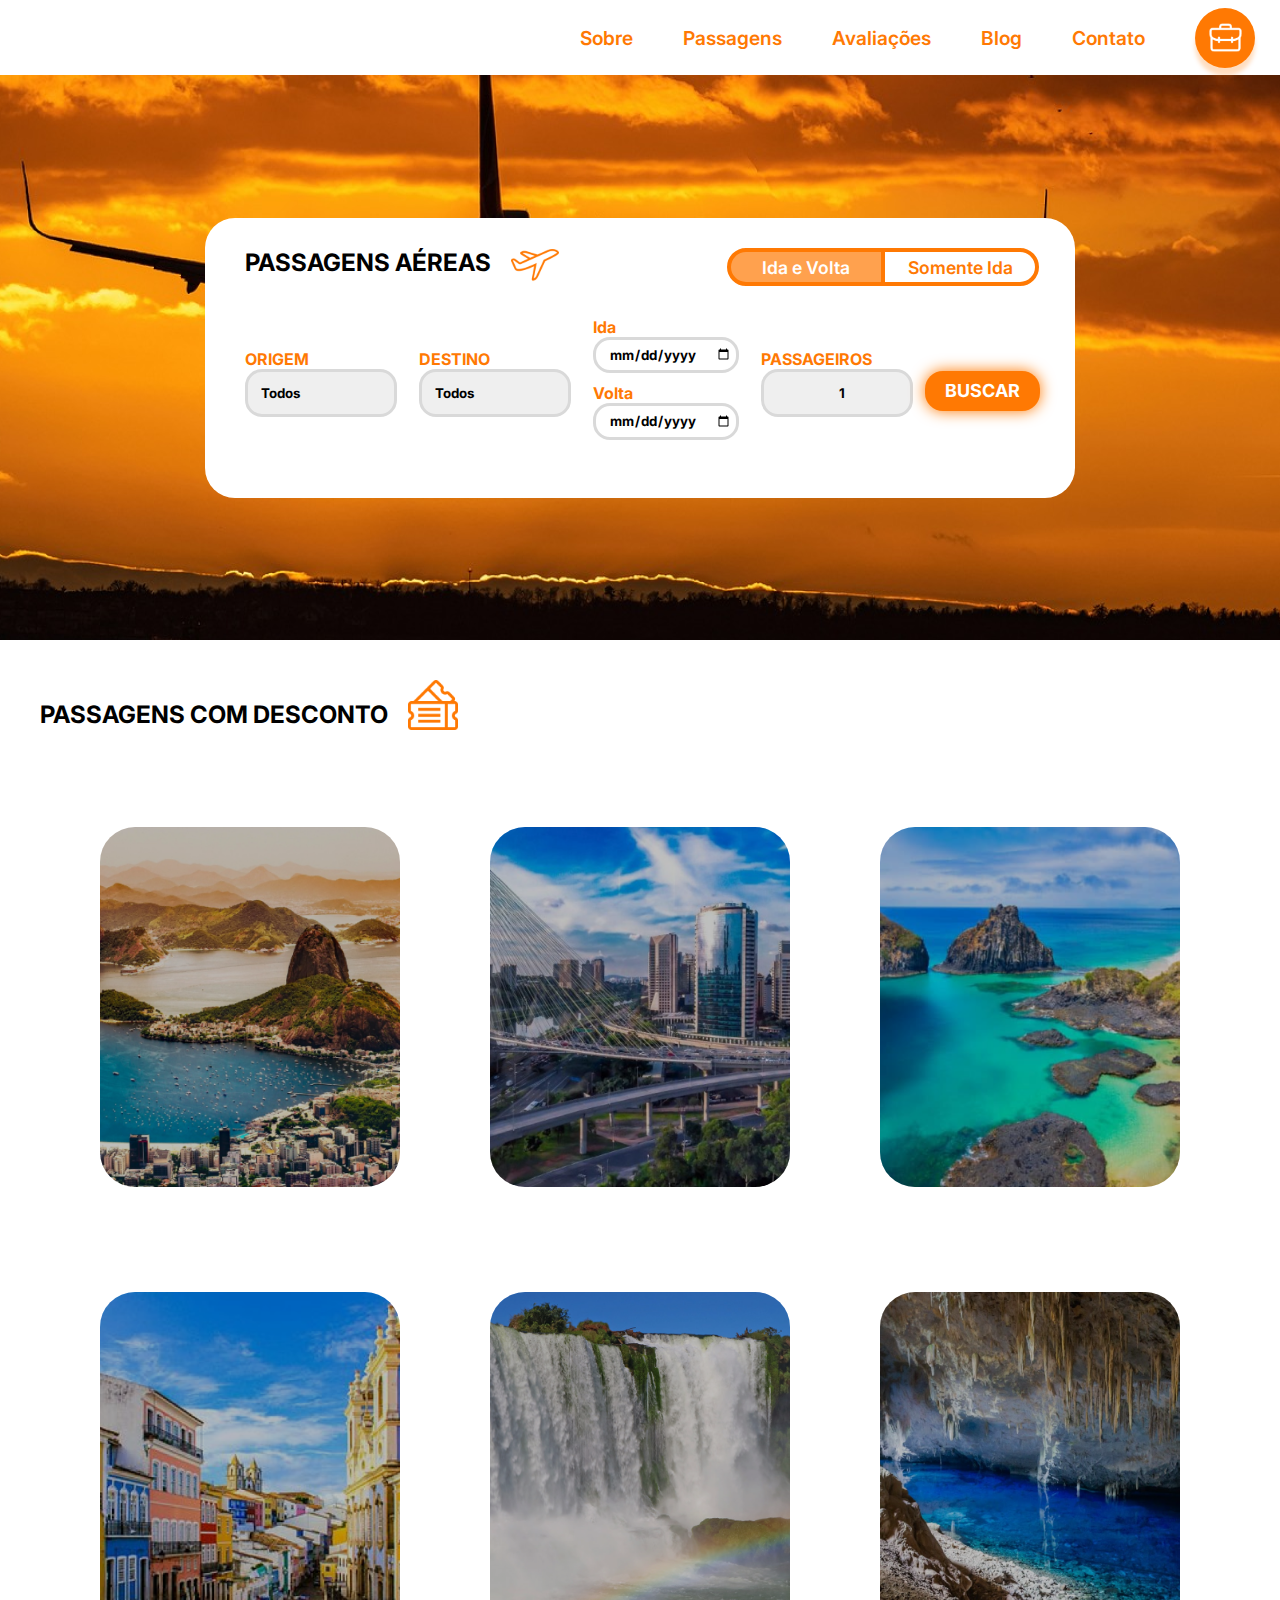
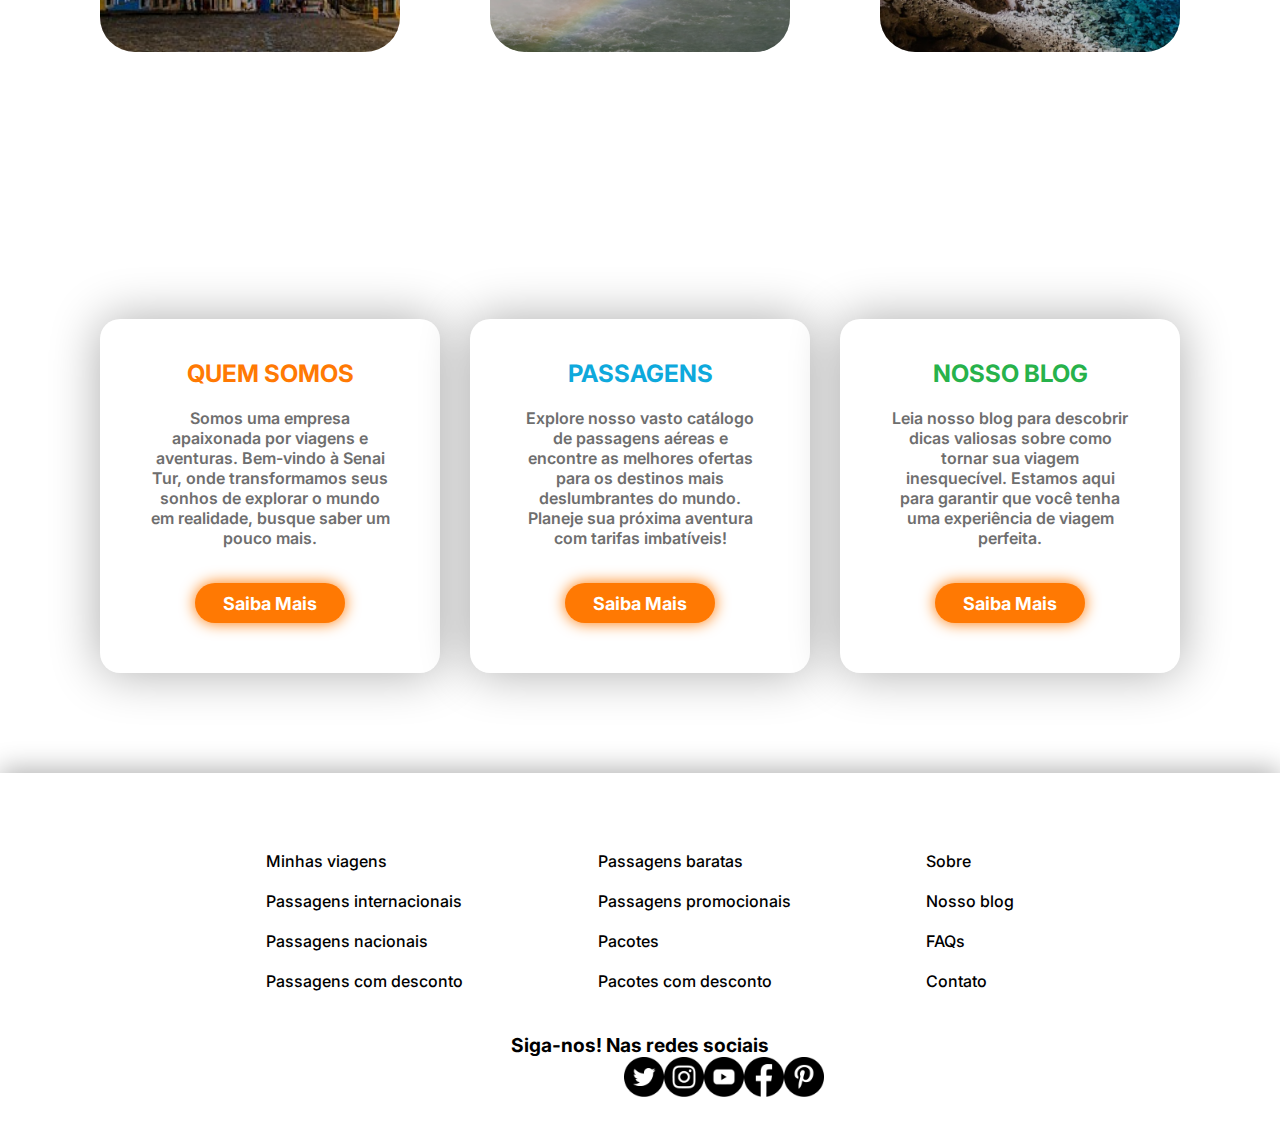
==== commit 101d6a77: "Arrumada algumas coisas" ====
--- a/index.html
+++ b/index.html
@@ -19,7 +19,7 @@
             <div class="pages">
                 <a href="sobre.html">Sobre</a>
                 <a href="passagens.html">Passagens</a>
-                <a href="avaliacao.html">Avaliações</a>
+                <a href="avaliacoes.html">Avaliações</a>
                 <a href="blog.html">Blog</a>
                 <a href="contato.html">Contato</a>
                 <a href="minhasviagens.html"><div class="circle"><img src="assets/img/icons/bag.png" alt=""></div></a>
@@ -86,17 +86,17 @@
                 <div class="box">
                 <div>
                     <h2>Quem Somos</h2>
-                    <p>Somos uma empresa apaixonada por viagens e aventuras. Bem-vindo à Senai Tur, onde transformamos seus sonhos de explorar o mundo em realidade...</p>
+                    <p>Somos uma empresa apaixonada por viagens e aventuras. Bem-vindo à Senai Tur, onde transformamos seus sonhos de explorar o mundo em realidade, busque saber um pouco mais.</p>
                     <button class="orange"><a href="sobre.html">Saiba Mais</a></button>
                 </div>
                 <div>
                     <h2>Passagens</h2>
-                    <p>Somos uma empresa apaixonada por viagens e aventuras. Bem-vindo à Senai Tur, onde transformamos seus sonhos de explorar o mundo em realidade...</p>
+                    <p>Explore nosso vasto catálogo de passagens aéreas e encontre as melhores ofertas para os destinos mais deslumbrantes do mundo. Planeje sua próxima aventura com tarifas imbatíveis!</p>
                     <button class="orange"><a href="passagens.html">Saiba Mais</a></button>
                 </div>
                 <div>
                     <h2>NOSSO BLOG</h2>
-                    <p>Somos uma empresa apaixonada por viagens e aventuras. Bem-vindo à Senai Tur, onde transformamos seus sonhos de explorar o mundo em realidade...</p>
+                    <p>Leia nosso blog para descobrir dicas valiosas sobre como tornar sua viagem inesquecível. Estamos aqui para garantir que você tenha uma experiência de viagem perfeita.</p>
                     <button class="orange"><a href="blog.html">Saiba Mais</a></button>
                 </div>
             </div>
@@ -209,14 +209,15 @@
 
     volta.addEventListener('click', checkVolta)
 
-
-    for(let quant=0; quant<=5; quant++){
+    var descontos = ['Rio de Janeiro', 'São Paulo', 'Fernando de Noronha', 'Salvador', 'Foz do Iguaçu', 'Bonito']
+    var preco = [350, 300, 450, 250, 400, 300]
+    for(let quant=0; quant<descontos.length; quant++){
         document.querySelector('.cidades-desconto').innerHTML += `         
                 <div style="background-image: url(assets/img/desconto/cidade${quant}.png);" class="cidade">
                     <div class="details">
                         <div class="detail-box">
-                            <h3>Rio de Janeiro</h3>
-                            <h3>R$350,00</h3>
+                            <h3>${descontos[quant]}</h3>
+                            <h3>R$${preco[quant]},00</h3>
                             <button class="vermais">Ver Mais</button>
                         </div>
                     </div>
--- a/assets/css/style.css
+++ b/assets/css/style.css
@@ -260,7 +260,7 @@
 }
 button.vermais{
     background-color: #fff;
-    width: 75%;
+    width: 10rem;
     border-radius: 25px;
     padding: 14px;
     font-size: 1rem;
